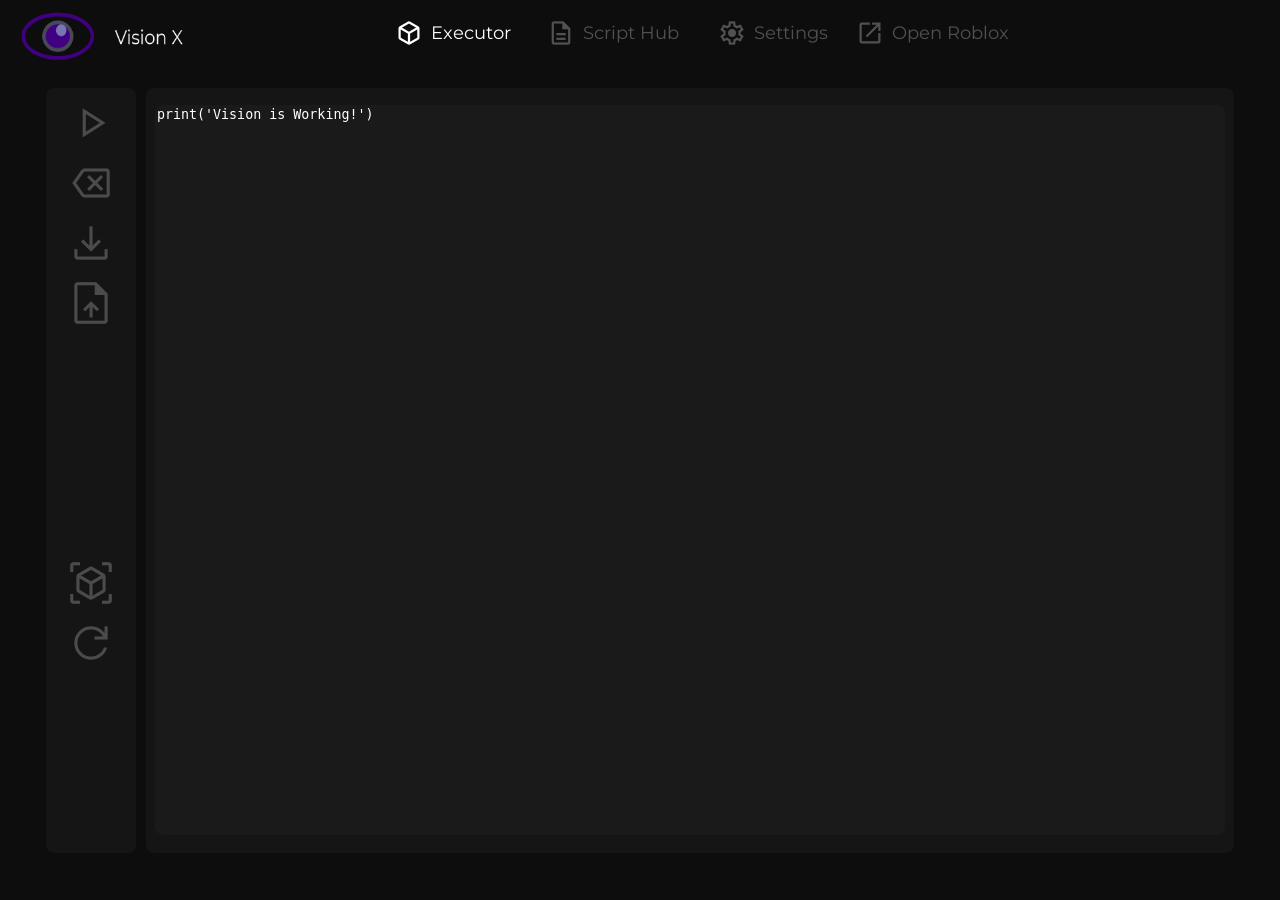
==== public/index.html @ 72919507 "Add files via upload" ====
<!DOCTYPE html>
<head>
    <link rel="stylesheet" href="https://fonts.googleapis.com/css2?family=Material+Symbols+Outlined:opsz,wght,FILL,GRAD@20..48,100..200,0..1,-50..100" />
    <link rel="stylesheet" href="externa/style.css">
</head>
<body>
    <nav class="topbar">
        <img src="externa/imagen/vision-logo.png" class="logo-elemen">
        <div class="centro">
            <div class="TopBarButton"onclick="executor()">
                <span class="material-symbols-outlined" >
                    deployed_code
                    </span>
                    <p>Executor</p>
            </div>
            <div class="TopBarButton" style="color: rgb(81, 81, 81);" onclick="ScriptHub()">
                <span class="material-symbols-outlined">
                    description
                    </span>
                    <p>Script Hub</p>
            </div>
            <div class="TopBarButton" style="color: rgb(81, 81, 81);" onclick="document.getElementById('settings_box').style.display = 'flex';">
                <span class="material-symbols-outlined">
                    settings
                    </span>
                    <p>Settings</p>
            </div>
            <div class="TopBarButton" style="color: rgb(81, 81, 81);">
                <span class="material-symbols-outlined">
                    open_in_new
                    </span>
                    <p>Open Roblox</p>
            </div>
        </div>
    </nav>
    <div class="execution" id="execu">
        <div class="Sidebar">
            <button class="SDE_Bar" style="margin-top: 5px;" id="executebutton">
                <span class="material-symbols-outlined">
                    play_arrow
                    </span>
            </button>
            <button class="SDE_Bar" onclick="document.getElementById('textbox').value = '';">
                <span class="material-symbols-outlined">
                    backspace
                    </span>
            </button>
            <button class="SDE_Bar" onclick="downloadLuaFile()">
                <span class="material-symbols-outlined">
                    download
                    </span>
            </button>
            <button class="SDE_Bar">
                <span class="material-symbols-outlined">
                    upload_file
                    </span>
            </button>
            <button class="SDE_Bar" style="margin-top: 220px;">
                <span class="material-symbols-outlined">
                    view_in_ar
                    </span>
            </button>
            <button class="SDE_Bar">
                <span class="material-symbols-outlined">
                    refresh
                    </span>
            </button>
        </div>
        <div class="TerminalPart">
            <textarea id="textbox" placeholder="Write your script Here!" wrap="hard" spellcheck="false" data-enable-grammarly="false" data-gramm_editor="false" data-gramm="false"
            >print('Vision is Working!')</textarea>
        </div>
    </div>
    <div class="settings" style="display: none;" id="settings_box">
        <div class="TitleBarSettings">
            <h1 class="sts">Settings</h1>
            <button class="x_button" onclick="document.getElementById('settings_box').style.display = 'none'">X</button>
        </div>
        <input type="text" placeholder="Key" id="KeyBox">
        <input type="text" placeholder="Username" id="Username">
        <button class="ApplySettings" id="apply_config"> Apply </button>
    </div>
    <div class="ScriptHub" id="SHUB" style="display: none;">
        <div class="ScriptBox">
            <div class="ImageBox">
                <img src="./externa/imagen/script.png">
            </div>
            <div class="TitleParts">
                <p>Temp</p>
                <button class="runButton">▶</button>
            </div>
        </div>
    </div>
<script src="externa/server.js"></script>
</body>
</html>
---- public/externa/style.css ----
@import url('https://fonts.googleapis.com/css2?family=Montserrat:ital,wght@0,100..900;1,100..900&display=swap');
        body {
            padding: 0;
            margin: 0;
            background-color: #0D0D0D;
        }

        .topbar {
            width: 100%;
            display: flex;
            align-items: center;
            height: 65px;
        }

        .logo-elemen {
            width: 200px;
            height: 65px;
            margin-left: 15px;
        }

        .centro {
            width: 75%;
            height: 65px;
            display: flex;
            justify-content: center;
            align-items: center;
            user-select: none;
        }

        .TopBarButton {
            margin-left: -5px;
            gap: 8px;
            color: white;
            width: 165px;
            border-radius: 8px;
            font-size: 24px;
            height: 50px;
            display: flex;
            justify-content: center;
            align-items: center;
        }

        .TopBarButton:hover {
            background-color: rgb(39, 39, 39);
        }
        .TopBarButton p {
            font-family: "Montserrat", sans-serif;
            font-size: 18px;
        }

        .TopBarButton span {
            font-size: 28px;
        }

        .execution {
            width: 100%;
            gap: 10px;
            height: 90vh;
            display: flex;
            flex-direction: row;
            justify-content: center;
            align-items: center;
        }

        .Sidebar {
            align-items: center;
            height: 85vh;
            border-radius: 8px;
            width: 90px;
            display: flex;
            flex-direction: column;
            background-color: #151515;
        }

        .TerminalPart {
            height: 85vh;
            border-radius: 8px;
            width: 85%;
            display: flex;
            justify-content: center;
            align-items: center;
            background-color: #151515;
        }

        #textbox {
            width: 98%;
            height: 95%;
            border: none;
            background-color: #1a1a1a;
            color: white;
            border-radius: 8px;
            resize: none;
            
        }

        #textbox:focus {
            border: none;
        }

        .SDE_Bar {
            width: 60px;
            height: 60px;
            border: none;
            display: flex;
            justify-content: center;
            color: #4B4B4B;
            background-color: transparent;
            align-items: center;
            border-radius: 5px;
        }

        .SDE_Bar span {
            font-size: 50px;
        }

        .SDE_Bar:hover {
            background-color: #3a3a3a;
        } 

        .settings {
            position: fixed;
            display: flex;
            flex-direction: column;
            top: 50%;
            align-items: center;
            left: 50%;
            transform: translate(-50%, -50%);
            width: 400px;
            height: 500px;
            background-color: rgb(23, 23, 23);
            border-radius: 10px;
            z-index: 999;
        }

        .TitleBarSettings {
            display: flex;
            flex-direction: row;
            color: white;
            align-items: center;
            width: 100%;
            font-family: "Montserrat", sans-serif;
            height: 50px;
        }
        

        .x_button {
            width: 40px;
            height: 40px;
            background-color: transparent;
            border: none;
            border-radius: 7px;
            margin-left: 60%;
            font-size: 29px;
            color: white;
        }

        .sts {
            font-size: 24px;
            font-weight: 500;
            margin-left: 10px;
        }

        #KeyBox {
            width: 80%;
            height: 30px;
            margin-top: 15px;
            border: none;
            background-color: rgb(44, 44, 44);
            border-radius: 8px;
            font-family: "Montserrat", sans-serif;
            color: white;
            text-align: center;
        }
        #Username {
            margin-top: 8px;
            width: 80%;
            height: 30px;
            border: none;
            background-color: rgb(44, 44, 44);
            border-radius: 8px;
            font-family: "Montserrat", sans-serif;
            color: white;
            text-align: center;
        }

        .ApplySettings {
            margin-top: 8px;
            color: white;
            border-radius: 8px;
            width: 80%;
            border: none;
            height: 30px;
            background-color: rgb(101, 27, 126);
        }

        .ScriptHub {
            width: 100%;
            display: flex;
            flex-direction: column;
            display: none;
            flex-wrap: wrap;
            justify-content: center;
            gap: 5px;
            flex-direction: row;
            gap: 10px;
            height: 90vh;
            display: flex;
        }

        .ScriptBox {
            width: 290px;
            border-radius: 8px;
            height: 200px;
            background-color: #0c0c0c;
            border: 2px solid #1a1a1a;
        }

        .ImageBox {
            border: 15px;
            width: 100%;
            height: 135px;
            display: flex;
            align-items: center;
            justify-content: center;
        }

        .TitleParts {
            display: flex;
            flex-direction: row;
            align-items: center;
            width: 100%;
            height: 65px;
        }

        .TitleParts p {
            color: white;
            font-size: 22px;
            font-family: "Montserrat", sans-serif;
            margin-left: 15px;
        }

        .runButton {
            border: none;
            width: 40px;
            margin-left: auto;
            margin-right: 5px;
            height: 40px;
            background-color: rgb(47, 193, 47);
            border-radius: 8px;
            color: white;
        }

        .ImageBox img {
            width: 95%;
            background-color: #111111;
            border-radius: 8px;
            height: 93%;
        }
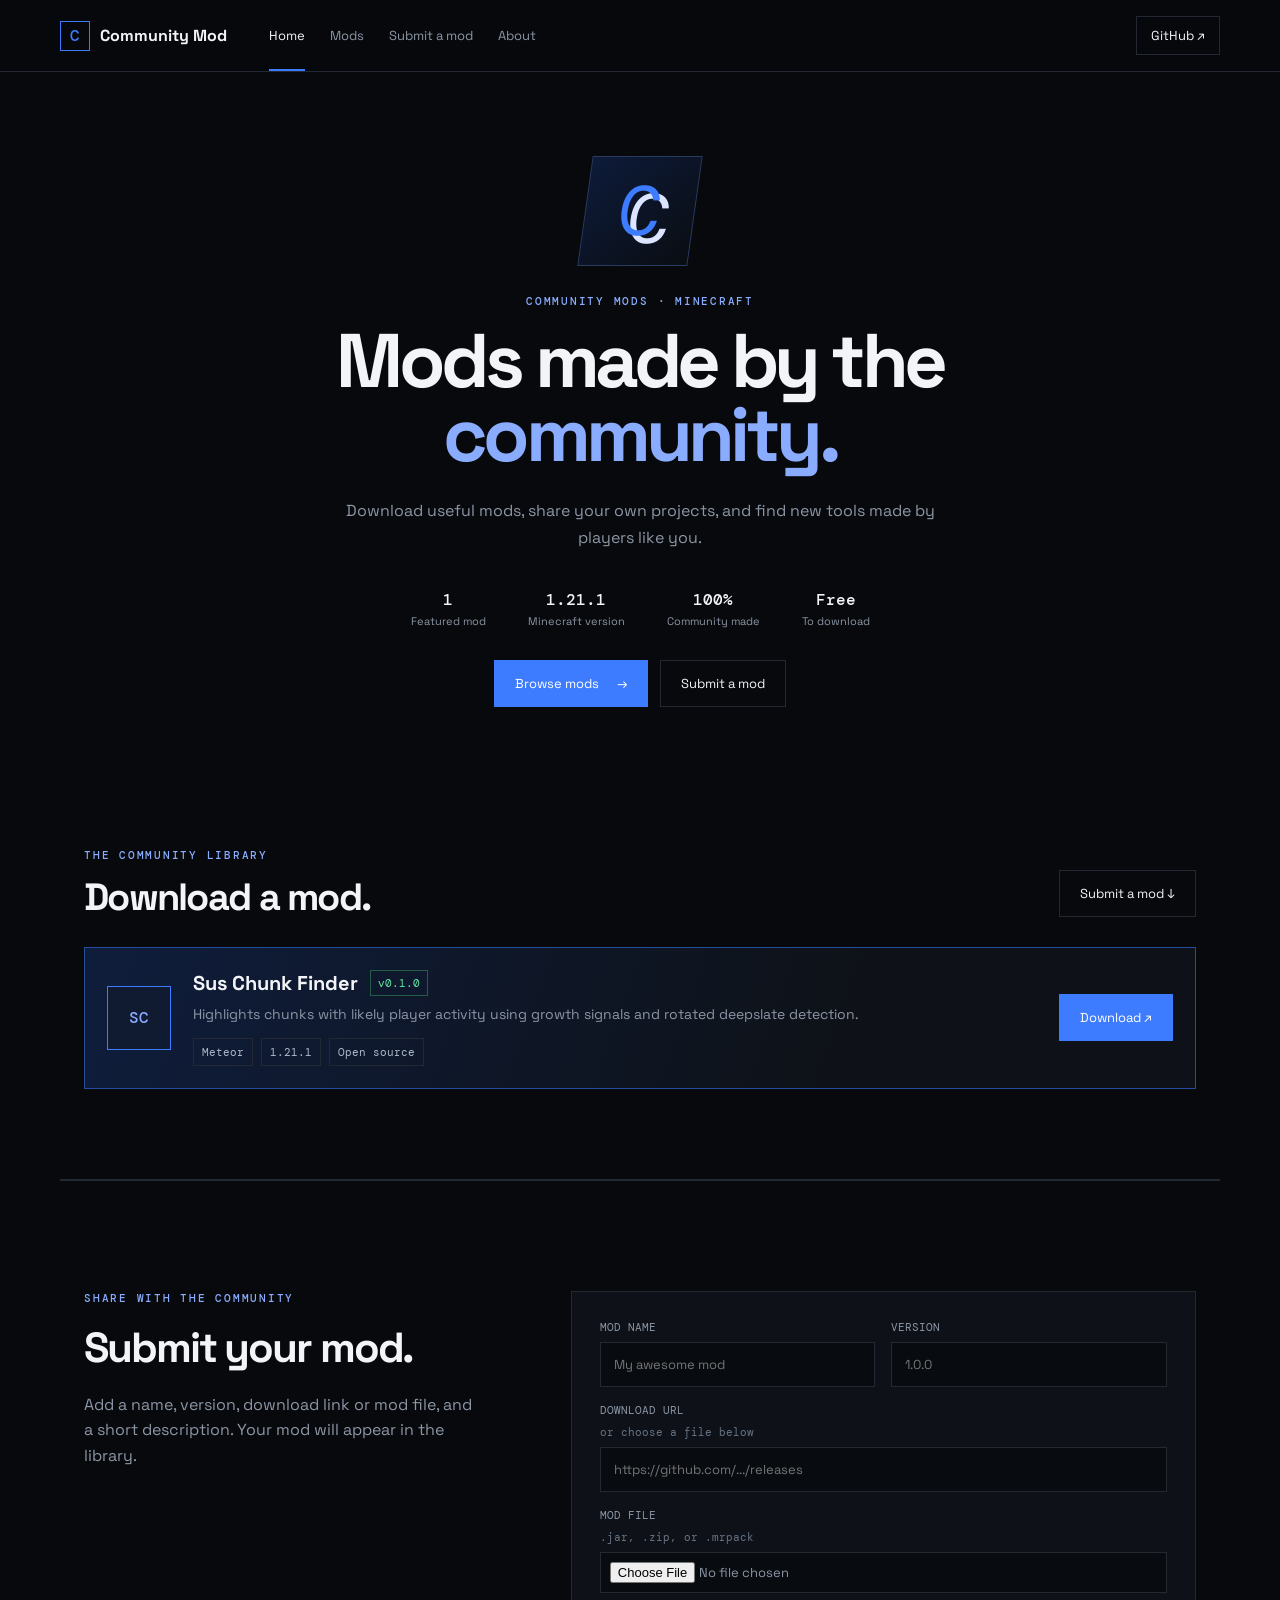
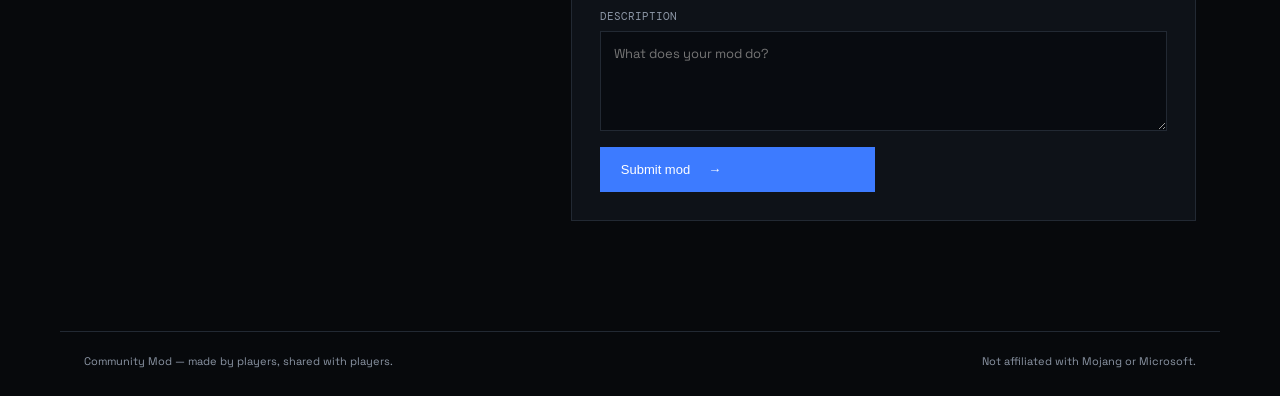
==== commit 010948ca: "Replace site with Community Mod" ====
--- a/public/index.html
+++ b/public/index.html
@@ -1,96 +1,15 @@
-<!DOCTYPE html>
+<!doctype html>
+<html lang="en">
 <head>
-    <link rel="stylesheet" href="https://fonts.googleapis.com/css2?family=Material+Symbols+Outlined:opsz,wght,FILL,GRAD@20..48,100..200,0..1,-50..100" />
-    <link rel="stylesheet" href="externa/style.css">
+  <meta charset="utf-8" /><meta name="viewport" content="width=device-width, initial-scale=1" />
+  <meta name="description" content="Community Mod — share and download Minecraft mods." /><title>Community Mod</title>
+  <link rel="stylesheet" href="./styles.css" /><link rel="stylesheet" href="./mods.css" /><link rel="stylesheet" href="./submit.css" />
 </head>
 <body>
-    <nav class="topbar">
-        <img src="externa/imagen/vision-logo.png" class="logo-elemen">
-        <div class="centro">
-            <div class="TopBarButton"onclick="executor()">
-                <span class="material-symbols-outlined" >
-                    deployed_code
-                    </span>
-                    <p>Executor</p>
-            </div>
-            <div class="TopBarButton" style="color: rgb(81, 81, 81);" onclick="ScriptHub()">
-                <span class="material-symbols-outlined">
-                    description
-                    </span>
-                    <p>Script Hub</p>
-            </div>
-            <div class="TopBarButton" style="color: rgb(81, 81, 81);" onclick="document.getElementById('settings_box').style.display = 'flex';">
-                <span class="material-symbols-outlined">
-                    settings
-                    </span>
-                    <p>Settings</p>
-            </div>
-            <div class="TopBarButton" style="color: rgb(81, 81, 81);">
-                <span class="material-symbols-outlined">
-                    open_in_new
-                    </span>
-                    <p>Open Roblox</p>
-            </div>
-        </div>
-    </nav>
-    <div class="execution" id="execu">
-        <div class="Sidebar">
-            <button class="SDE_Bar" style="margin-top: 5px;" id="executebutton">
-                <span class="material-symbols-outlined">
-                    play_arrow
-                    </span>
-            </button>
-            <button class="SDE_Bar" onclick="document.getElementById('textbox').value = '';">
-                <span class="material-symbols-outlined">
-                    backspace
-                    </span>
-            </button>
-            <button class="SDE_Bar" onclick="downloadLuaFile()">
-                <span class="material-symbols-outlined">
-                    download
-                    </span>
-            </button>
-            <button class="SDE_Bar">
-                <span class="material-symbols-outlined">
-                    upload_file
-                    </span>
-            </button>
-            <button class="SDE_Bar" style="margin-top: 220px;">
-                <span class="material-symbols-outlined">
-                    view_in_ar
-                    </span>
-            </button>
-            <button class="SDE_Bar">
-                <span class="material-symbols-outlined">
-                    refresh
-                    </span>
-            </button>
-        </div>
-        <div class="TerminalPart">
-            <textarea id="textbox" placeholder="Write your script Here!" wrap="hard" spellcheck="false" data-enable-grammarly="false" data-gramm_editor="false" data-gramm="false"
-            >print('Vision is Working!')</textarea>
-        </div>
-    </div>
-    <div class="settings" style="display: none;" id="settings_box">
-        <div class="TitleBarSettings">
-            <h1 class="sts">Settings</h1>
-            <button class="x_button" onclick="document.getElementById('settings_box').style.display = 'none'">X</button>
-        </div>
-        <input type="text" placeholder="Key" id="KeyBox">
-        <input type="text" placeholder="Username" id="Username">
-        <button class="ApplySettings" id="apply_config"> Apply </button>
-    </div>
-    <div class="ScriptHub" id="SHUB" style="display: none;">
-        <div class="ScriptBox">
-            <div class="ImageBox">
-                <img src="./externa/imagen/script.png">
-            </div>
-            <div class="TitleParts">
-                <p>Temp</p>
-                <button class="runButton">▶</button>
-            </div>
-        </div>
-    </div>
-<script src="externa/server.js"></script>
-</body>
-</html>+  <header class="topbar"><a class="brand" href="#home"><span class="brand-mark">C</span><span>Community Mod</span></a><nav class="nav"><a class="active" href="#home">Home</a><a href="#mods">Mods</a><a href="#submit">Submit a mod</a><a href="#about">About</a></nav><a class="github-link" href="https://github.com/Alex232324e345/hahah" target="_blank" rel="noreferrer">GitHub ↗</a></header>
+  <main>
+    <section id="home" class="hero section-shell"><div class="hero-art" aria-hidden="true"><span>C</span></div><p class="eyebrow">COMMUNITY MODS · MINECRAFT</p><h1>Mods made by the<br /><span>community.</span></h1><p class="lede">Download useful mods, share your own projects, and find new tools made by players like you.</p><div class="stats"><div><strong>1</strong><span>Featured mod</span></div><div><strong>1.21.1</strong><span>Minecraft version</span></div><div><strong>100%</strong><span>Community made</span></div><div><strong>Free</strong><span>To download</span></div></div><div class="actions"><a class="button primary" href="#mods">Browse mods <span>→</span></a><a class="button ghost" href="#submit">Submit a mod</a></div></section>
+    <section id="mods" class="section-shell mods-section"><div class="section-heading"><div><p class="eyebrow">THE COMMUNITY LIBRARY</p><h2>Download a mod.</h2></div><a class="button ghost" href="#submit">Submit a mod ↓</a></div><div id="mod-list" class="mod-list"><article class="mod-card"><div class="mod-icon">SC</div><div class="mod-info"><div class="mod-title"><h3>Sus Chunk Finder</h3><span class="version">v0.1.0</span></div><p>Highlights chunks with likely player activity using growth signals and rotated deepslate detection.</p><div class="tag-row"><span>Meteor</span><span>1.21.1</span><span>Open source</span></div></div><a class="button primary download-button" href="https://github.com/Alex232324e345/hahah/releases" target="_blank" rel="noreferrer">Download ↗</a></article></div></section>
+    <section id="submit" class="submit-section section-shell"><div class="submit-copy"><p class="eyebrow">SHARE WITH THE COMMUNITY</p><h2>Submit your mod.</h2><p>Add a name, version, download link or mod file, and a short description. Your mod will appear in the library.</p></div><form id="mod-form" class="mod-form"><label>Mod name<input name="name" required maxlength="50" placeholder="My awesome mod" /></label><label>Version<input name="version" required maxlength="20" placeholder="1.0.0" /></label><label class="full">Download URL <span class="optional">or choose a file below</span><input name="url" type="url" placeholder="https://github.com/.../releases" /></label><label class="full">Mod file <span class="optional">.jar, .zip, or .mrpack</span><input name="file" type="file" accept=".jar,.zip,.mrpack,application/java-archive,application/zip" /></label><label class="full">Description<textarea name="description" required maxlength="180" placeholder="What does your mod do?"></textarea></label><button class="button primary" type="submit">Submit mod <span>→</span></button><p id="form-message" class="form-message" role="status"></p></form></section>
+  </main><footer id="about" class="footer section-shell"><span>Community Mod — made by players, shared with players.</span><span>Not affiliated with Mojang or Microsoft.</span></footer><script src="./app.js"></script>
+</body></html>
--- a/public/styles.css
+++ b/public/styles.css
@@ -0,0 +1,2 @@
+@import url('https://fonts.googleapis.com/css2?family=DM+Mono:wght@400;500&family=Space+Grotesk:wght@400;500;600;700&display=swap');
+:root{--bg:#07090c;--panel:#0e1218;--line:#222933;--muted:#8c96a5;--text:#f2f4f7;--blue:#3d7bff;--blue2:#8aacff;--green:#63e6a2}*{box-sizing:border-box}html{scroll-behavior:smooth}body{margin:0;background:var(--bg);color:var(--text);font-family:'Space Grotesk',system-ui,sans-serif}a{color:inherit;text-decoration:none}.topbar{height:72px;border-bottom:1px solid var(--line);display:flex;align-items:center;gap:42px;padding:0 max(24px,calc((100vw - 1160px)/2));position:sticky;top:0;background:rgba(7,9,12,.9);backdrop-filter:blur(16px);z-index:10}.brand{display:flex;align-items:center;gap:10px;font-weight:700;white-space:nowrap}.brand-mark{display:grid;place-items:center;width:30px;height:30px;border:1px solid var(--blue);color:var(--blue);font-family:'DM Mono',monospace;font-weight:500}.nav{display:flex;gap:25px;align-items:center;flex:1}.nav a,.github-link{font-size:13px;color:var(--muted);transition:color .2s}.nav a:hover,.nav a.active,.github-link:hover{color:var(--text)}.nav a.active{position:relative}.nav a.active:after{content:'';position:absolute;left:0;right:0;height:2px;background:var(--blue);bottom:-27px}.github-link{border:1px solid var(--line);padding:10px 14px;color:var(--text)}.section-shell{max-width:1160px;margin:auto;padding-left:24px;padding-right:24px}.hero{text-align:center;min-height:700px;padding-top:84px}.hero-art{margin:0 auto 28px;width:110px;height:110px;display:grid;place-items:center;font-family:'DM Mono',monospace;font-size:70px;color:var(--blue);text-shadow:10px 8px 0 #dce5ff;border:1px solid #293b61;transform:skew(-8deg);background:linear-gradient(135deg,#0d1b3a,#0a0d12)}.eyebrow{font:500 11px 'DM Mono',monospace;letter-spacing:.16em;color:var(--blue2);text-transform:uppercase;margin:0 0 16px}.hero h1{font-size:clamp(42px,7vw,76px);line-height:.98;letter-spacing:-.06em;margin:0 auto 24px;max-width:800px}.hero h1 span{color:var(--blue2)}.lede{color:var(--muted);line-height:1.7;max-width:590px;margin:0 auto;font-size:16px}.stats{display:flex;justify-content:center;gap:42px;margin:38px 0 32px}.stats div{display:grid;gap:4px}.stats strong{font:500 16px 'DM Mono',monospace}.stats span{font-size:11px;color:var(--muted)}.actions{display:flex;justify-content:center;gap:12px}.button{display:inline-flex;align-items:center;gap:18px;padding:14px 20px;border:1px solid var(--line);font-size:13px;transition:transform .2s,border-color .2s,background .2s}.button:hover{transform:translateY(-2px);border-color:#46649c}.button.primary{background:var(--blue);border-color:var(--blue);color:#fff}.button.primary:hover{background:#568bff}.button.ghost{color:var(--text)}.feature-section{padding-top:76px;padding-bottom:120px}.section-heading{display:flex;justify-content:space-between;align-items:end;gap:20px;margin-bottom:30px}.section-heading h2,.scanner h2,.download h2{font-size:38px;letter-spacing:-.045em;line-height:1.02;margin:0}.feature-grid{display:grid;grid-template-columns:repeat(3,1fr);gap:14px}.feature-card{border:1px solid var(--line);background:var(--panel);padding:26px;min-height:260px;display:flex;flex-direction:column}.feature-card.accent{border-color:#244d9d;background:linear-gradient(145deg,#101a31,#0e1218)}.feature-number{font:500 12px 'DM Mono',monospace;color:var(--blue2);margin-bottom:50px}.feature-card h3{font-size:22px;margin:0 0 12px}.feature-card p,.scanner p,.download p{color:var(--muted);line-height:1.6;font-size:14px;margin:0}.tag-row{display:flex;gap:8px;margin-top:auto;flex-wrap:wrap}.tag-row span{font:11px 'DM Mono',monospace;color:#aeb9c9;border:1px solid var(--line);padding:6px 8px}.scanner{border-top:1px solid var(--line);border-bottom:1px solid var(--line);display:grid;grid-template-columns:1fr 1fr;gap:80px;align-items:center;padding-top:100px;padding-bottom:100px}.scanner h2{margin-bottom:22px}.scanner p{max-width:430px;margin-bottom:24px}.text-link{font:13px 'DM Mono',monospace;color:var(--blue2)}.scanner-panel{border:1px solid var(--line);background:#0a0d12;padding:18px;box-shadow:0 20px 70px rgba(0,0,0,.25)}.panel-top,.panel-bottom{display:flex;justify-content:space-between;color:var(--muted);font:11px 'DM Mono',monospace}.live-dot{color:var(--green)}.map-grid{display:grid;grid-template-columns:repeat(6,1fr);gap:5px;margin:22px 0}.map-grid i{aspect-ratio:1;background:#131a22;border:1px solid #1d2935}.map-grid i.sus{background:rgba(61,123,255,.28);border-color:var(--blue)}.map-grid i.target{background:rgba(99,230,162,.23);border-color:var(--green);box-shadow:0 0 16px rgba(99,230,162,.25)}.panel-bottom b{color:var(--text);font-weight:400}.panel-bottom .blue{color:var(--blue2)}.download{padding-top:100px;padding-bottom:100px}.download-card{border:1px solid #244d9d;background:linear-gradient(120deg,#0f1d3c,#10141b 70%);display:flex;justify-content:space-between;gap:30px;padding:44px}.download h2{margin-bottom:18px}.download p{max-width:470px}.download-actions{display:flex;flex-direction:column;gap:10px;align-items:flex-start;justify-content:center;min-width:220px}.download-actions small{color:var(--muted);font:10px 'DM Mono',monospace;margin-top:8px}.footer{border-top:1px solid var(--line);display:flex;justify-content:space-between;padding-top:22px;padding-bottom:28px;font-size:11px;color:var(--muted)}@media(max-width:800px){.topbar{gap:16px}.nav{display:none}.github-link{margin-left:auto}.hero{padding-top:65px;min-height:auto;padding-bottom:90px}.stats{gap:18px;flex-wrap:wrap}.feature-grid,.scanner{grid-template-columns:1fr}.scanner{gap:40px}.download-card{display:block;padding:28px}.download-actions{margin-top:28px}.footer{display:block}.footer span{display:block;margin-bottom:8px}.section-heading{display:block}.section-heading h2{margin-top:12px}}@media(max-width:480px){.topbar{padding:0 16px}.brand{font-size:13px}.github-link{font-size:11px;padding:8px}.hero h1{font-size:44px}.stats{display:grid;grid-template-columns:1fr 1fr}.section-shell{padding-left:16px;padding-right:16px}.hero-art{width:86px;height:86px;font-size:54px}.actions{flex-direction:column}.button{justify-content:center}}
--- a/public/mods.css
+++ b/public/mods.css
@@ -0,0 +1,3 @@
+.mods-section{padding-top:76px;padding-bottom:90px;border-bottom:1px solid var(--line)}
+.mod-list{display:grid;gap:14px}.mod-card{display:flex;align-items:center;gap:22px;border:1px solid #244d9d;background:linear-gradient(110deg,#0f1d3c,#0e1218 68%);padding:22px}.mod-icon{display:grid;place-items:center;flex:0 0 64px;height:64px;background:#101a31;border:1px solid var(--blue);color:var(--blue2);font:500 16px 'DM Mono',monospace}.mod-info{flex:1}.mod-title{display:flex;align-items:center;gap:12px}.mod-title h3{font-size:20px;margin:0}.version{font:11px 'DM Mono',monospace;color:var(--green);border:1px solid #255c46;padding:5px 7px}.mod-info p{color:var(--muted);font-size:14px;line-height:1.5;margin:8px 0 13px}.download-button{white-space:nowrap}.empty-mod{display:flex;align-items:center;gap:18px;border:1px dashed var(--line);padding:20px 22px;color:var(--muted)}.empty-mod>span{font-size:28px;color:var(--blue2)}.empty-mod strong{display:block;color:var(--text);font-size:14px}.empty-mod p{font-size:12px;margin:5px 0 0}.empty-mod .text-link{margin-left:auto;white-space:nowrap}
+@media(max-width:800px){.mod-card{align-items:flex-start;flex-wrap:wrap}.download-button{margin-left:86px}.empty-mod{align-items:flex-start;flex-wrap:wrap}.empty-mod .text-link{margin-left:0}}
--- a/public/submit.css
+++ b/public/submit.css
@@ -0,0 +1,2 @@
+.submit-section{display:grid;grid-template-columns:.8fr 1.2fr;gap:70px;padding-top:110px;padding-bottom:110px;border-top:1px solid var(--line)}.submit-copy h2{font-size:42px;letter-spacing:-.05em;margin:0 0 18px}.submit-copy>p:last-child{max-width:390px;color:var(--muted);line-height:1.6}.mod-form{display:grid;grid-template-columns:1fr 1fr;gap:16px;padding:28px;border:1px solid var(--line);background:var(--panel)}.mod-form label{display:grid;gap:8px;color:var(--muted);font:11px 'DM Mono',monospace;text-transform:uppercase}.mod-form label.full{grid-column:1/-1}.mod-form input,.mod-form textarea{width:100%;border:1px solid var(--line);background:#080b10;color:var(--text);padding:13px;font:13px 'Space Grotesk',sans-serif;outline:none}.mod-form input[type=file]{padding:9px;color:var(--muted)}.mod-form textarea{min-height:100px;resize:vertical}.mod-form input:focus,.mod-form textarea:focus{border-color:var(--blue)}.optional{color:#667384;text-transform:none}.form-message{color:var(--green);font-size:12px;align-self:center;margin:0}.user-mod{border-color:#315dba}
+@media(max-width:800px){.submit-section{grid-template-columns:1fr;gap:35px}.mod-form{grid-template-columns:1fr}.mod-form label.full{grid-column:auto}}
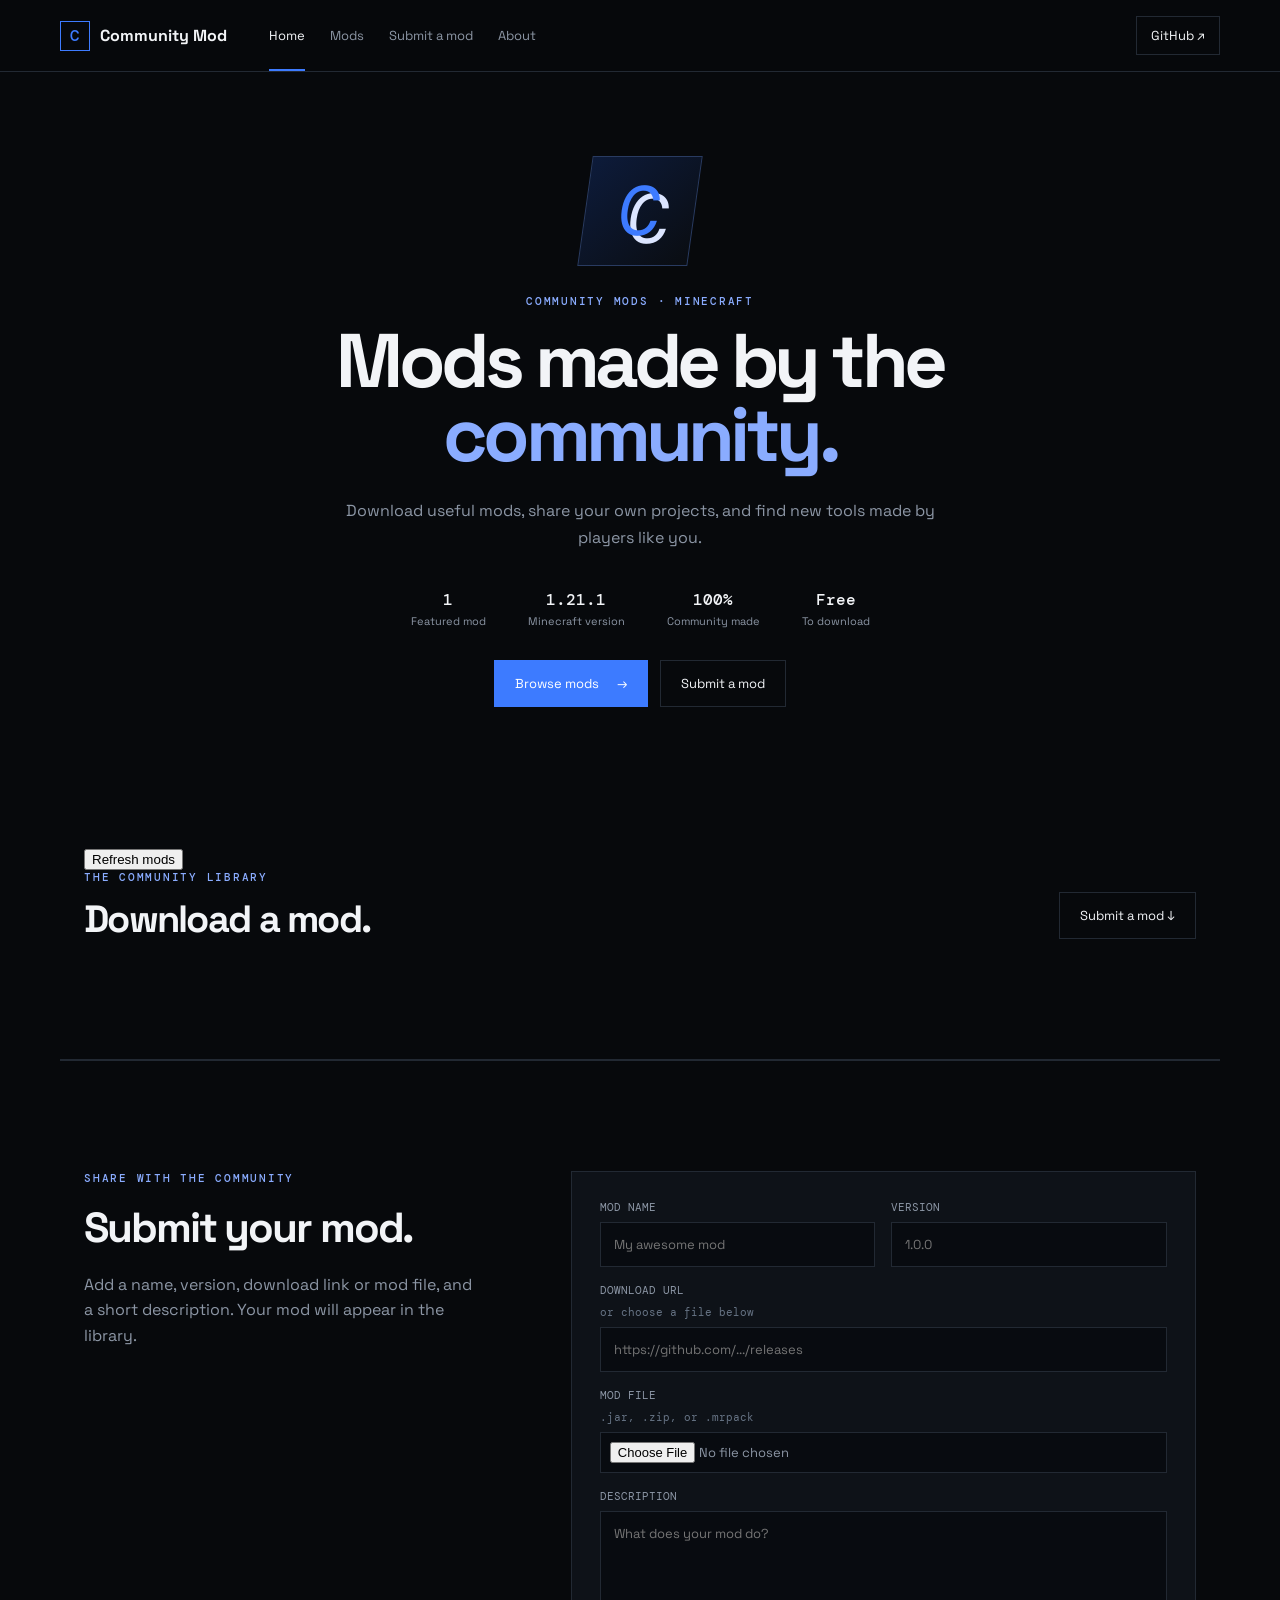
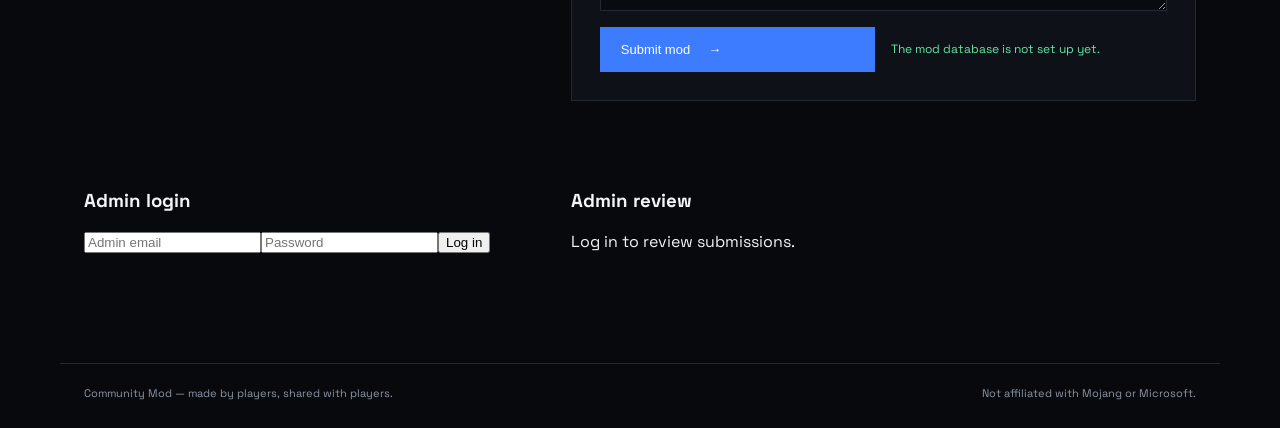
==== commit 236d62b8: "Bust cached app script version Updated the script source with a version query parameter." ====
--- a/public/index.html
+++ b/public/index.html
@@ -11,5 +11,5 @@
     <section id="home" class="hero section-shell"><div class="hero-art" aria-hidden="true"><span>C</span></div><p class="eyebrow">COMMUNITY MODS · MINECRAFT</p><h1>Mods made by the<br /><span>community.</span></h1><p class="lede">Download useful mods, share your own projects, and find new tools made by players like you.</p><div class="stats"><div><strong>1</strong><span>Featured mod</span></div><div><strong>1.21.1</strong><span>Minecraft version</span></div><div><strong>100%</strong><span>Community made</span></div><div><strong>Free</strong><span>To download</span></div></div><div class="actions"><a class="button primary" href="#mods">Browse mods <span>→</span></a><a class="button ghost" href="#submit">Submit a mod</a></div></section>
     <section id="mods" class="section-shell mods-section"><div class="section-heading"><div><p class="eyebrow">THE COMMUNITY LIBRARY</p><h2>Download a mod.</h2></div><a class="button ghost" href="#submit">Submit a mod ↓</a></div><div id="mod-list" class="mod-list"><article class="mod-card"><div class="mod-icon">SC</div><div class="mod-info"><div class="mod-title"><h3>Sus Chunk Finder</h3><span class="version">v0.1.0</span></div><p>Highlights chunks with likely player activity using growth signals and rotated deepslate detection.</p><div class="tag-row"><span>Meteor</span><span>1.21.1</span><span>Open source</span></div></div><a class="button primary download-button" href="https://github.com/Alex232324e345/hahah/releases" target="_blank" rel="noreferrer">Download ↗</a></article></div></section>
     <section id="submit" class="submit-section section-shell"><div class="submit-copy"><p class="eyebrow">SHARE WITH THE COMMUNITY</p><h2>Submit your mod.</h2><p>Add a name, version, download link or mod file, and a short description. Your mod will appear in the library.</p></div><form id="mod-form" class="mod-form"><label>Mod name<input name="name" required maxlength="50" placeholder="My awesome mod" /></label><label>Version<input name="version" required maxlength="20" placeholder="1.0.0" /></label><label class="full">Download URL <span class="optional">or choose a file below</span><input name="url" type="url" placeholder="https://github.com/.../releases" /></label><label class="full">Mod file <span class="optional">.jar, .zip, or .mrpack</span><input name="file" type="file" accept=".jar,.zip,.mrpack,application/java-archive,application/zip" /></label><label class="full">Description<textarea name="description" required maxlength="180" placeholder="What does your mod do?"></textarea></label><button class="button primary" type="submit">Submit mod <span>→</span></button><p id="form-message" class="form-message" role="status"></p></form></section>
-  </main><footer id="about" class="footer section-shell"><span>Community Mod — made by players, shared with players.</span><span>Not affiliated with Mojang or Microsoft.</span></footer><script src="./app.js"></script>
+  </main><footer id="about" class="footer section-shell"><span>Community Mod — made by players, shared with players.</span><span>Not affiliated with Mojang or Microsoft.</span></footer><script src="./app.js?v=2"></script>
 </body></html>
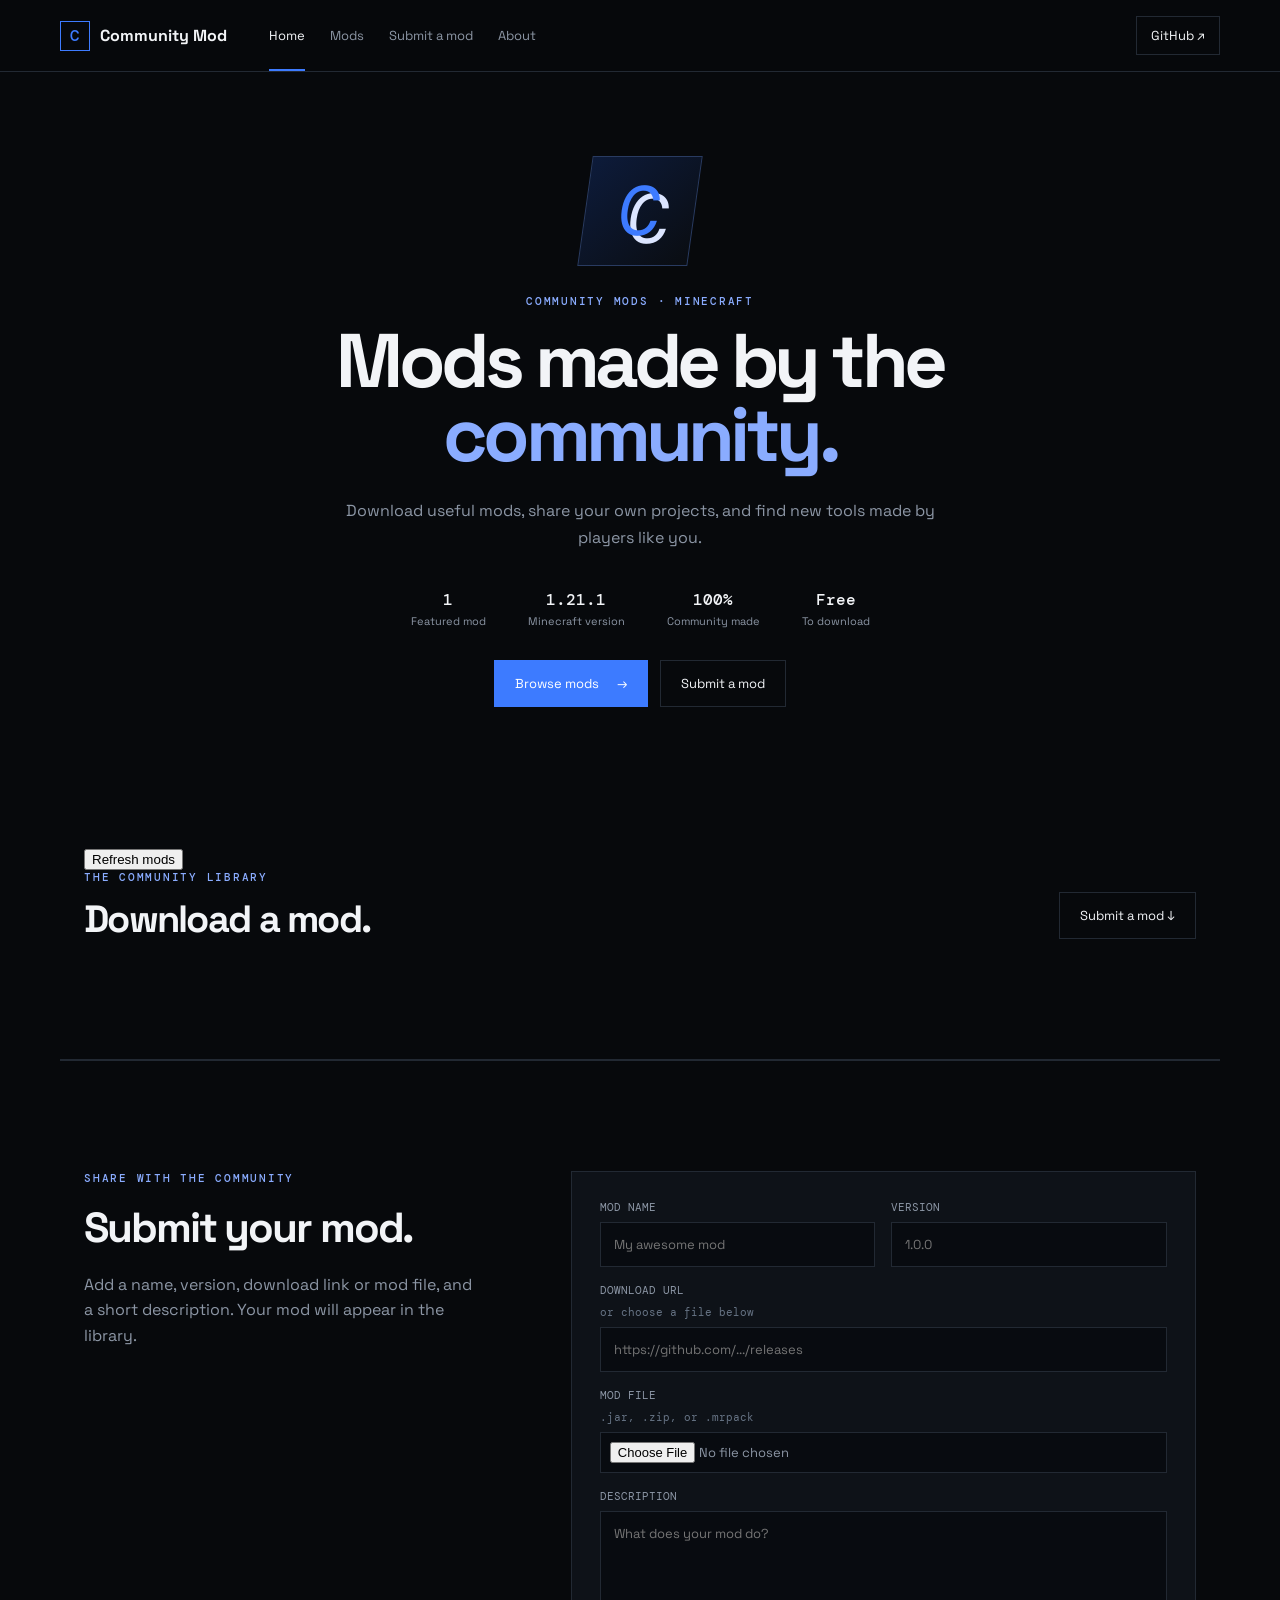
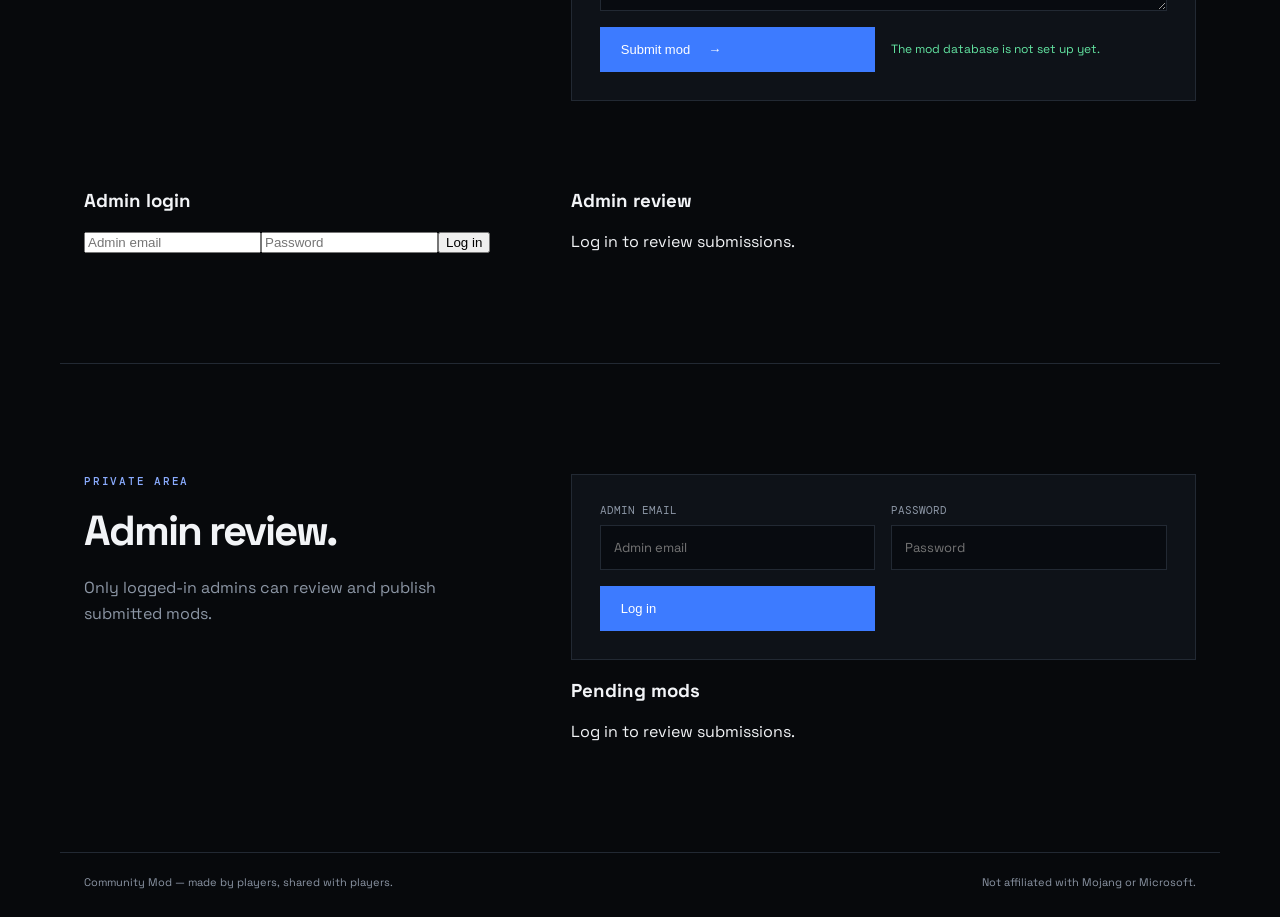
==== commit 5d36e34b: "Add protected Admin tab Added an admin section for mod review and login." ====
--- a/public/index.html
+++ b/public/index.html
@@ -6,10 +6,11 @@
   <link rel="stylesheet" href="./styles.css" /><link rel="stylesheet" href="./mods.css" /><link rel="stylesheet" href="./submit.css" />
 </head>
 <body>
-  <header class="topbar"><a class="brand" href="#home"><span class="brand-mark">C</span><span>Community Mod</span></a><nav class="nav"><a class="active" href="#home">Home</a><a href="#mods">Mods</a><a href="#submit">Submit a mod</a><a href="#about">About</a></nav><a class="github-link" href="https://github.com/Alex232324e345/hahah" target="_blank" rel="noreferrer">GitHub ↗</a></header>
+  <header class="topbar"><a class="brand" href="#home"><span class="brand-mark">C</span><span>Community Mod</span></a><nav class="nav"><a class="active" href="#home">Home</a><a href="#mods">Mods</a><a href="#submit">Submit a mod</a><a href="#about">About</a><a id="admin-nav" href="#admin" hidden>Admin</a></nav><a class="github-link" href="https://github.com/Alex232324e345/hahah" target="_blank" rel="noreferrer">GitHub ↗</a></header>
   <main>
     <section id="home" class="hero section-shell"><div class="hero-art" aria-hidden="true"><span>C</span></div><p class="eyebrow">COMMUNITY MODS · MINECRAFT</p><h1>Mods made by the<br /><span>community.</span></h1><p class="lede">Download useful mods, share your own projects, and find new tools made by players like you.</p><div class="stats"><div><strong>1</strong><span>Featured mod</span></div><div><strong>1.21.1</strong><span>Minecraft version</span></div><div><strong>100%</strong><span>Community made</span></div><div><strong>Free</strong><span>To download</span></div></div><div class="actions"><a class="button primary" href="#mods">Browse mods <span>→</span></a><a class="button ghost" href="#submit">Submit a mod</a></div></section>
     <section id="mods" class="section-shell mods-section"><div class="section-heading"><div><p class="eyebrow">THE COMMUNITY LIBRARY</p><h2>Download a mod.</h2></div><a class="button ghost" href="#submit">Submit a mod ↓</a></div><div id="mod-list" class="mod-list"><article class="mod-card"><div class="mod-icon">SC</div><div class="mod-info"><div class="mod-title"><h3>Sus Chunk Finder</h3><span class="version">v0.1.0</span></div><p>Highlights chunks with likely player activity using growth signals and rotated deepslate detection.</p><div class="tag-row"><span>Meteor</span><span>1.21.1</span><span>Open source</span></div></div><a class="button primary download-button" href="https://github.com/Alex232324e345/hahah/releases" target="_blank" rel="noreferrer">Download ↗</a></article></div></section>
     <section id="submit" class="submit-section section-shell"><div class="submit-copy"><p class="eyebrow">SHARE WITH THE COMMUNITY</p><h2>Submit your mod.</h2><p>Add a name, version, download link or mod file, and a short description. Your mod will appear in the library.</p></div><form id="mod-form" class="mod-form"><label>Mod name<input name="name" required maxlength="50" placeholder="My awesome mod" /></label><label>Version<input name="version" required maxlength="20" placeholder="1.0.0" /></label><label class="full">Download URL <span class="optional">or choose a file below</span><input name="url" type="url" placeholder="https://github.com/.../releases" /></label><label class="full">Mod file <span class="optional">.jar, .zip, or .mrpack</span><input name="file" type="file" accept=".jar,.zip,.mrpack,application/java-archive,application/zip" /></label><label class="full">Description<textarea name="description" required maxlength="180" placeholder="What does your mod do?"></textarea></label><button class="button primary" type="submit">Submit mod <span>→</span></button><p id="form-message" class="form-message" role="status"></p></form></section>
-  </main><footer id="about" class="footer section-shell"><span>Community Mod — made by players, shared with players.</span><span>Not affiliated with Mojang or Microsoft.</span></footer><script src="./app.js?v=2"></script>
+    <section id="admin" class="submit-section section-shell" hidden><div class="submit-copy"><p class="eyebrow">PRIVATE AREA</p><h2>Admin review.</h2><p>Only logged-in admins can review and publish submitted mods.</p></div><div><form id="admin-login" class="mod-form"><label>Admin email<input name="email" type="email" placeholder="Admin email" required /></label><label>Password<input name="password" type="password" placeholder="Password" required /></label><button class="button primary" type="submit">Log in</button><p id="admin-message" class="form-message" role="status"></p></form><div id="admin-review"><h3>Pending mods</h3><div id="pending-mods">Log in to review submissions.</div></div></div></section>
+  </main><footer id="about" class="footer section-shell"><span>Community Mod — made by players, shared with players.</span><span>Not affiliated with Mojang or Microsoft.</span></footer><script src="./app.js?v=3"></script>
 </body></html>
